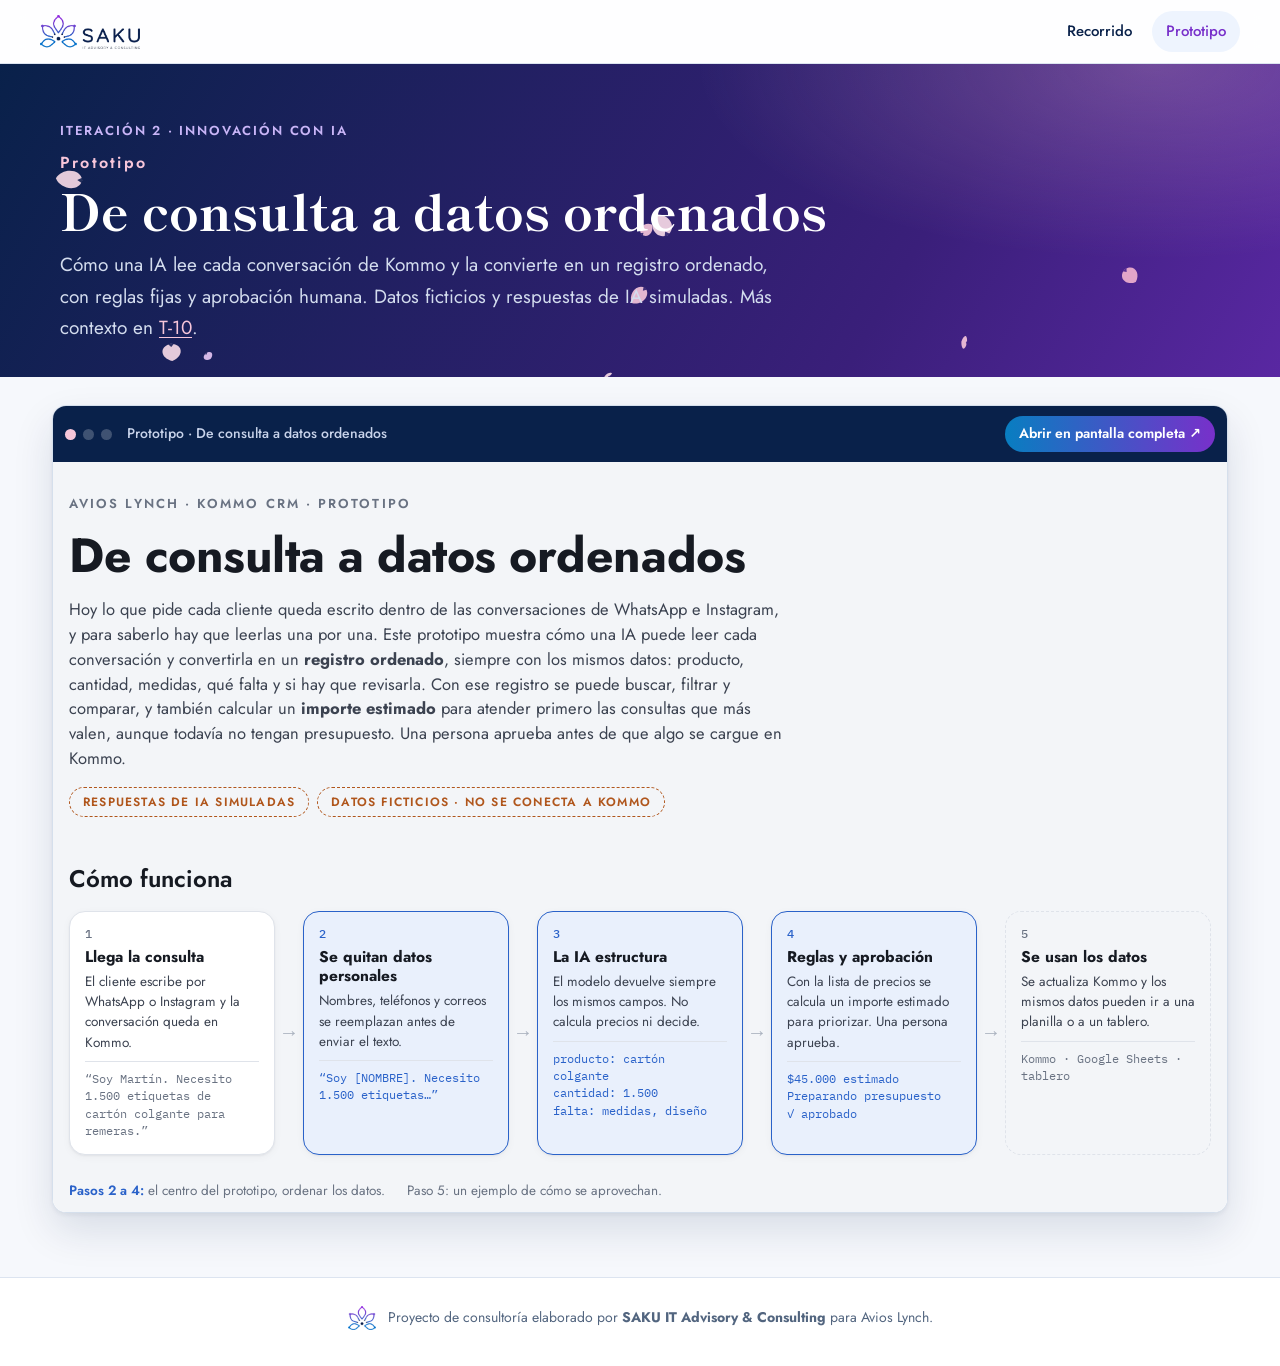
==== prototipo.html @ 3caaa8a3 "feat: publish SAKU project site for Avios Lynch" ====
<!doctype html>
<html lang="es">
<head>
<meta charset="utf-8">
<meta name="viewport" content="width=device-width, initial-scale=1">
<title>Prototipo · De consulta a datos ordenados | SAKU para Avios Lynch</title>
<meta name="description" content="Prototipo navegable de clasificación y enriquecimiento de consultas en Kommo.">
<link rel="icon" href="assets/flor.png">
<link rel="preconnect" href="https://fonts.googleapis.com"><link rel="preconnect" href="https://fonts.gstatic.com" crossorigin><link rel="stylesheet" href="https://fonts.googleapis.com/css2?family=Jost:wght@400;500;600;700&family=Shippori+Mincho:wght@600;800&display=swap">
<link rel="stylesheet" href="assets/style.css">
</head>
<body class="doc s2 proto-page">
<header class="topbar">
  <a class="brand" href="index.html" aria-label="Inicio: el puente del proyecto"><img src="assets/logo.png" alt="SAKU IT Advisory &amp; Consulting"></a>
  <nav aria-label="Secciones">
    <a href="index.html#recorrido">Recorrido</a>
    <a href="prototipo.html" aria-current="page">Prototipo</a>
  </nav>
</header>
<section class="hero slim">
  <canvas class="petals" data-count="10" aria-hidden="true"></canvas>
  <div class="hero-in">
    <p class="eyebrow">Iteración 2 · Innovación con IA</p>
    <h1><span class="tnum">Prototipo</span>De consulta a datos ordenados</h1>
    <p class="lede">Cómo una IA lee cada conversación de Kommo y la convierte en un registro ordenado, con reglas fijas y aprobación humana. Datos ficticios y respuestas de IA simuladas. Más contexto en <a href="t10.html">T-10</a>.</p>
  </div>
</section>
<main class="proto-full"><div class="proto-embed">
  <div class="proto-bar">
    <span class="dot"></span><span class="dot"></span><span class="dot"></span>
    <span class="proto-title">Prototipo · De consulta a datos ordenados</span>
    <a class="btn small" href="prototipo-app.html" target="_blank" rel="noopener">Abrir en pantalla completa ↗</a>
  </div>
  <iframe src="prototipo-app.html" title="Prototipo navegable de clasificación de consultas"></iframe>
</div></main>
<footer class="site-foot">
  <img src="assets/flor.png" alt="" width="28" height="24">
  <p>Proyecto de consultoría elaborado por <strong>SAKU IT Advisory &amp; Consulting</strong> para Avios Lynch.</p>
</footer>
<script src="assets/sakura.js" defer></script>
</body>
</html>
---- assets/style.css ----
/* Palette taken from the team's presentation (Presentacion-Avance3.pptx) and the SAKU logo. */
:root {
  --navy: #09214A;
  --navy-2: #0B204B;
  --steel: #294777;
  --slate: #52657F;
  --muted: #8996AA;
  --purple: #7830CA;
  --lavender: #A178EE;
  --blue: #087EC1;
  --bg: #F6F8FC;
  --bg-2: #EEF4FE;
  --line: #DCE4F0;
  --line-2: #D5DFEC;
  --petal: #F7C6DA;
  --white: #FFFFFF;
  --grad: linear-gradient(90deg, var(--blue), var(--purple));
  --sans: 'Jost', Arial, system-ui, sans-serif;
  --serif: 'Shippori Mincho', 'Jost', Georgia, serif;
  --radius: 14px;
  --shadow: 0 1px 2px rgba(9, 33, 74, .06), 0 8px 24px rgba(9, 33, 74, .07);
}

* { box-sizing: border-box; }
html { scroll-behavior: smooth; scroll-padding-top: 84px; }
@media (prefers-reduced-motion: reduce) { html { scroll-behavior: auto; } }
body {
  margin: 0; background: var(--bg); color: var(--navy);
  font: 400 17px/1.65 var(--sans); -webkit-font-smoothing: antialiased;
}
img { max-width: 100%; height: auto; }
a { color: var(--blue); text-underline-offset: 3px; }
a:hover { color: var(--purple); }
:focus-visible { outline: 3px solid var(--lavender); outline-offset: 3px; border-radius: 6px; }
.skip { position: absolute; left: -999px; top: 8px; background: var(--white); padding: 8px 14px; border-radius: 8px; z-index: 50; }
.skip:focus { left: 16px; }

/* ---------- Top bar ---------- */
.topbar {
  position: sticky; top: 0; z-index: 20; height: 64px;
  display: flex; align-items: center; justify-content: space-between; gap: 16px;
  padding: 0 clamp(16px, 4vw, 40px);
  background: rgba(255, 255, 255, .86); backdrop-filter: blur(12px);
  border-bottom: 1px solid var(--line);
}
.brand img { height: 34px; width: auto; display: block; }
.topbar nav { display: flex; gap: 6px; }
.topbar nav a {
  color: var(--navy); text-decoration: none; font-weight: 500; font-size: 15px;
  padding: 8px 14px; border-radius: 999px;
}
.topbar nav a:hover, .topbar nav a[aria-current] { background: var(--bg-2); color: var(--purple); }
.home .topbar { background: rgba(9, 33, 74, .55); border-bottom-color: rgba(255, 255, 255, .08); }
.home .topbar nav a { color: #E7ECF7; }
.home .topbar nav a:hover { background: rgba(255, 255, 255, .1); color: var(--white); }
.home .brand img { filter: brightness(0) invert(1); }

.btn {
  display: inline-flex; align-items: center; gap: 8px; text-decoration: none;
  background: var(--grad); color: var(--white); font-weight: 600;
  padding: 11px 20px; border-radius: 999px; box-shadow: 0 6px 18px rgba(120, 48, 202, .25);
  transition: transform .15s ease, box-shadow .15s ease;
}
.btn:hover { color: var(--white); transform: translateY(-1px); box-shadow: 0 10px 24px rgba(120, 48, 202, .32); }
.btn.small { padding: 6px 14px; font-size: 14px; box-shadow: none; }

.eyebrow { text-transform: uppercase; letter-spacing: .14em; font-size: 13px; font-weight: 600; margin: 0 0 10px; }

/* ---------- Home: night scene with the bridge ---------- */
.night {
  position: relative; overflow: hidden; color: var(--white);
  margin-top: -64px; padding: 120px clamp(16px, 4vw, 40px) 40px;
  background:
    radial-gradient(1100px 500px at 78% 8%, rgba(161, 120, 238, .30), transparent 60%),
    radial-gradient(900px 500px at 10% 30%, rgba(8, 126, 193, .28), transparent 60%),
    linear-gradient(180deg, #071834 0%, var(--navy) 55%, #0C2A5C 100%);
}
.night::after {
  content: ''; position: absolute; left: 0; right: 0; bottom: 0; height: 22%; z-index: 0;
  background: linear-gradient(180deg, rgba(14, 45, 94, 0) 0%, #0B2754 35%, #061630 100%);
}
.night canvas.petals { position: absolute; inset: 0; width: 100%; height: 100%; z-index: 3; pointer-events: none; }
.moon {
  position: absolute; right: 12%; top: 92px; width: 140px; height: 140px; border-radius: 50%;
  background: radial-gradient(circle at 38% 36%, #FFFFFF, #F4ECFF 45%, #DCCBFA 100%);
  box-shadow: 0 0 80px 20px rgba(220, 203, 250, .25);
  opacity: .9;
}
.branch { position: absolute; left: -10px; top: 60px; width: min(440px, 46vw); z-index: 1; opacity: .95; }
.branch path { fill: none; stroke: #2A1F3D; stroke-width: 6; stroke-linecap: round; }
.branch .bl use { fill: var(--petal); filter: drop-shadow(0 0 5px rgba(247, 198, 218, .55)); }
.branch .bl .core { fill: #E07AA8; }
.intro { position: relative; z-index: 2; max-width: 640px; margin: 40px auto 0; text-align: center; }
.intro .eyebrow { color: #C9B5F7; }
.intro h1 {
  font: 800 clamp(40px, 6.4vw, 76px)/1.02 var(--serif); margin: 0 0 18px; letter-spacing: -.01em;
  background: linear-gradient(180deg, #FFFFFF 30%, #E3D6FF); -webkit-background-clip: text; background-clip: text; color: transparent;
}
.intro p { color: #C8D3EA; font-size: 18px; margin: 0 auto; max-width: 520px; }

.bridge-wrap { position: relative; z-index: 2; max-width: 1200px; margin: 6px auto 0; }
.bridge { width: 100%; height: auto; display: block; overflow: visible; }
.bridge .under { fill: none; stroke: #061630; stroke-width: 26; }
.bridge .pier { fill: #0A2350; stroke: #13336B; }
.bridge .deckline { fill: none; stroke: var(--lavender); stroke-width: 2; opacity: .55; }
.bridge .rail { fill: none; stroke: url(#g-rail); stroke-width: 9; stroke-linecap: round; }
.bridge .rail.thin { stroke-width: 3; opacity: .7; }
.bridge .bal { stroke: #3A4E8C; stroke-width: 3; opacity: .7; }
.bridge .post { stroke: url(#g-rail); stroke-width: 7; stroke-linecap: round; }
.bridge .ripples path { stroke: rgba(161, 120, 238, .35); stroke-width: 2; stroke-linecap: round; fill: none; }
.bridge .node { cursor: pointer; text-decoration: none; }
.bridge .node .cap { fill: var(--lavender); }
.bridge .node .knob { fill: var(--navy); stroke: var(--blue); stroke-width: 3.5; transition: r .2s ease, fill .2s ease; }
.bridge .node.s2 .knob { stroke: var(--lavender); }
.bridge .node.s3 .knob { stroke: var(--petal); }
.bridge .node .knum { fill: var(--white); font: 700 15px var(--sans); text-anchor: middle; pointer-events: none; }
.bridge .node .klabel {
  fill: #DDE5F5; font: 500 15px var(--sans); text-anchor: middle; paint-order: stroke;
  stroke: rgba(7, 24, 52, .85); stroke-width: 5px; stroke-linejoin: round;
}
.bridge .node:hover .knob, .bridge .node:focus-visible .knob { fill: var(--purple); r: 21; }
.bridge .node:hover .klabel, .bridge .node:focus-visible .klabel { fill: var(--white); font-weight: 600; }
.bridge .node:focus-visible { outline: none; }
@media (prefers-reduced-motion: no-preference) {
  .bridge .ripples path { animation: drift 7s ease-in-out infinite alternate; }
  @keyframes drift { to { transform: translateX(18px); } }
}

.legend { position: relative; z-index: 2; display: flex; flex-wrap: wrap; justify-content: center; gap: 10px 22px; list-style: none; margin: 4px 0 0; padding: 0; color: #C8D3EA; font-size: 14px; }
.legend li::before { content: ''; display: inline-block; width: 12px; height: 12px; border-radius: 50%; margin-right: 8px; vertical-align: -1px; border: 3px solid var(--blue); background: var(--navy); }
.legend .s2::before { border-color: var(--lavender); }
.legend .s3::before { border-color: var(--petal); }

/* Narrow screens: labels would collide, so the bridge keeps only the numbers. */
@media (max-width: 760px) {
  .bridge .node .klabel { display: none; }
  .bridge .node .knob { r: 22; }
  .bridge .node .knum { font-size: 20px; }
  .moon { width: 90px; height: 90px; right: 6%; }
  .night { padding-bottom: 28px; }
}

/* ---------- Home: journey cards ---------- */
.journey { max-width: 1160px; margin: 0 auto; padding: 56px clamp(16px, 4vw, 40px) 72px; }
.journey-head { display: flex; flex-wrap: wrap; align-items: center; justify-content: space-between; gap: 16px; margin-bottom: 24px; }
.journey-head h2 { font: 800 34px/1.1 var(--serif); margin: 0; }
.cards { list-style: none; padding: 0; margin: 0; display: grid; grid-template-columns: repeat(auto-fill, minmax(260px, 1fr)); gap: 16px; }
.card {
  position: relative; display: flex; flex-direction: column; gap: 6px; height: 100%;
  padding: 20px 20px 18px; background: var(--white); border: 1px solid var(--line); border-radius: var(--radius);
  color: var(--slate); text-decoration: none; box-shadow: var(--shadow); overflow: hidden;
  transition: transform .15s ease, border-color .15s ease;
}
.card::before { content: ''; position: absolute; inset: 0 0 auto; height: 4px; background: var(--blue); }
.card.s2::before { background: var(--purple); }
.card.s3::before { background: var(--grad); }
.card:hover { transform: translateY(-2px); border-color: var(--lavender); color: var(--slate); }
.card .cnum { font-weight: 700; font-size: 13px; letter-spacing: .1em; color: var(--blue); }
.card.s2 .cnum { color: var(--purple); }
.card strong { color: var(--navy); font-size: 18px; line-height: 1.3; }
.card span:last-child { font-size: 15px; line-height: 1.5; }

/* ---------- Template pages ---------- */
.hero {
  position: relative; overflow: hidden; color: var(--white);
  padding: 56px clamp(16px, 4vw, 40px) 30px;
  background:
    radial-gradient(700px 300px at 90% 0%, rgba(161, 120, 238, .35), transparent 65%),
    linear-gradient(120deg, var(--navy) 0%, #12306A 60%, #1E2F7A 100%);
}
.s2 .hero { background: radial-gradient(700px 300px at 90% 0%, rgba(247, 198, 218, .25), transparent 65%), linear-gradient(120deg, var(--navy) 0%, #3A1F7A 70%, var(--purple) 130%); }
.hero canvas.petals { position: absolute; inset: 0; width: 100%; height: 100%; pointer-events: none; }
.hero-in { position: relative; max-width: 1160px; margin: 0 auto; }
.hero .eyebrow { color: #C9B5F7; }
.hero h1 { font: 800 clamp(30px, 4.6vw, 50px)/1.1 var(--serif); margin: 0 0 12px; max-width: 900px; }
.hero h1 .tnum { display: block; font: 600 16px var(--sans); letter-spacing: .14em; color: var(--petal); margin-bottom: 8px; }
.hero .lede { color: #D3DCEE; font-size: 19px; max-width: 720px; margin: 0; }
.hero .lede a { color: var(--petal); }
.hero.slim { padding-bottom: 34px; }

.steps { display: flex; flex-wrap: wrap; gap: 6px; margin-top: 26px; align-items: center; }
.steps .step {
  width: 32px; height: 32px; border-radius: 50%; display: grid; place-items: center;
  color: #C8D3EA; text-decoration: none; font-size: 13px; font-weight: 600;
  border: 2px solid rgba(255, 255, 255, .22);
}
.steps .step:hover { border-color: var(--petal); color: var(--white); }
.steps .step.on { background: var(--white); color: var(--navy); border-color: var(--white); }

.layout {
  max-width: 1160px; margin: 0 auto; padding: 36px clamp(16px, 4vw, 40px) 64px;
  display: grid; grid-template-columns: 230px minmax(0, 1fr); gap: 44px; align-items: start;
}
.toc { position: sticky; top: 88px; font-size: 14.5px; max-height: calc(100vh - 110px); overflow: auto; }
.toc p { text-transform: uppercase; letter-spacing: .12em; font-size: 12px; font-weight: 600; color: var(--muted); margin: 0 0 10px; }
.toc ol { list-style: none; margin: 0; padding: 0 0 0 2px; border-left: 2px solid var(--line); }
.toc a { display: block; padding: 6px 0 6px 14px; margin-left: -2px; border-left: 2px solid transparent; color: var(--slate); text-decoration: none; line-height: 1.35; }
.toc a:hover, .toc a.on { color: var(--purple); border-left-color: var(--purple); }
@media (max-width: 900px) {
  .layout { grid-template-columns: 1fr; gap: 20px; }
  .toc { position: static; max-height: none; background: var(--white); border: 1px solid var(--line); border-radius: var(--radius); padding: 16px 18px; }
}

.content { min-width: 0; }
.content h2 {
  font: 800 28px/1.2 var(--serif); margin: 52px 0 18px; padding-top: 6px;
  display: flex; align-items: center; gap: 12px;
}
.content h2::before { content: ''; flex: none; width: 22px; height: 22px; background: url(flor.png) center/contain no-repeat; }
.content h2:first-child { margin-top: 0; }
.content h3 { font-size: 21px; line-height: 1.3; margin: 34px 0 12px; color: var(--steel); }
.content h4, .content h5 { font-size: 18px; margin: 26px 0 10px; color: var(--steel); }
.content p { margin: 0 0 14px; }
.content strong { color: var(--navy); font-weight: 600; }
.content ul, .content ol { margin: 0 0 16px; padding-left: 24px; }
.content li { margin: 4px 0; }
.content ul li::marker { color: var(--purple); }
.content p.label {
  font-weight: 600; color: var(--purple); margin: 26px 0 10px; font-size: 15px;
  text-transform: uppercase; letter-spacing: .06em;
}
.content figure { margin: 22px 0; padding: 14px; background: var(--white); border: 1px solid var(--line); border-radius: var(--radius); box-shadow: var(--shadow); text-align: center; }
.content figure img { border-radius: 8px; }
.content p img { display: block; margin: 14px auto; border-radius: 8px; border: 1px solid var(--line); }

.content .verdict {
  margin: 18px 0; padding: 18px 22px; border-radius: var(--radius); background: var(--white);
  border: 1px solid var(--lavender); box-shadow: 0 0 0 4px rgba(161, 120, 238, .12);
  font-size: 20px; font-weight: 600; color: var(--navy);
}
.content .verdict span { display: block; font-size: 12px; text-transform: uppercase; letter-spacing: .12em; color: var(--purple); margin-bottom: 4px; }

.table-wrap {
  margin: 18px 0 26px; overflow-x: auto; background: var(--white);
  border: 1px solid var(--line); border-radius: var(--radius); box-shadow: var(--shadow);
}
.content table { width: 100%; border-collapse: collapse; font-size: 15px; line-height: 1.5; }
.content th, .content td { padding: 12px 14px; text-align: left; vertical-align: top; border-bottom: 1px solid var(--line); }
.content th { background: var(--navy); color: var(--white); font-weight: 600; font-size: 14px; letter-spacing: .02em; }
.content th strong { color: inherit; }
.content tr:last-child td { border-bottom: 0; }
.content tbody tr:nth-child(even) td, .content tr:nth-child(even) td { background: #FAFBFE; }
.content td > :last-child, .content th > :last-child { margin-bottom: 0; }
.content td p, .content th p { margin: 0 0 6px; }
.content td ul, .content td ol { padding-left: 18px; margin: 0; }
.content td .table-wrap { box-shadow: none; margin: 6px 0; }
.content td img { max-width: 260px; }
@media (min-width: 900px) { .content table { min-width: 560px; } }

.pager { display: grid; grid-template-columns: 1fr 1fr; gap: 14px; margin-top: 56px; }
.pager a {
  display: block; padding: 16px 18px; border-radius: var(--radius); background: var(--white);
  border: 1px solid var(--line); text-decoration: none; color: var(--navy); font-weight: 600; line-height: 1.35;
}
.pager a:hover { border-color: var(--lavender); }
.pager small { display: block; color: var(--purple); font-weight: 600; letter-spacing: .08em; margin-bottom: 4px; }
.pager .next { text-align: right; }
@media (max-width: 600px) { .pager { grid-template-columns: 1fr; } .pager .next { text-align: left; } }

/* ---------- Prototype embed ---------- */
.proto-embed {
  margin: 22px 0 30px; border-radius: var(--radius); overflow: hidden; background: var(--white);
  border: 1px solid var(--line-2); box-shadow: 0 2px 4px rgba(9, 33, 74, .06), 0 18px 40px rgba(9, 33, 74, .12);
}
.proto-bar { display: flex; align-items: center; gap: 7px; padding: 10px 12px; background: var(--navy); color: #C8D3EA; font-size: 14px; flex-wrap: wrap; }
.proto-bar .dot { width: 11px; height: 11px; border-radius: 50%; background: rgba(255, 255, 255, .22); }
.proto-bar .dot:nth-child(1) { background: var(--petal); }
.proto-bar .proto-title { margin: 0 auto 0 8px; font-weight: 500; }
.proto-embed iframe { display: block; width: 100%; height: 820px; border: 0; background: var(--white); }
.proto-full { max-width: 1240px; margin: 0 auto; padding: 28px clamp(16px, 3vw, 32px) 64px; }
.proto-full .proto-embed { margin: 0; }
.proto-full iframe { height: calc(100vh - 150px); min-height: 640px; }
@media (max-width: 700px) { .proto-embed iframe { height: 720px; } }

/* ---------- Footer ---------- */
.site-foot { display: flex; align-items: center; justify-content: center; gap: 12px; padding: 28px 16px 36px; color: var(--slate); font-size: 14px; border-top: 1px solid var(--line); background: var(--white); text-align: center; flex-wrap: wrap; }
.site-foot p { margin: 0; }
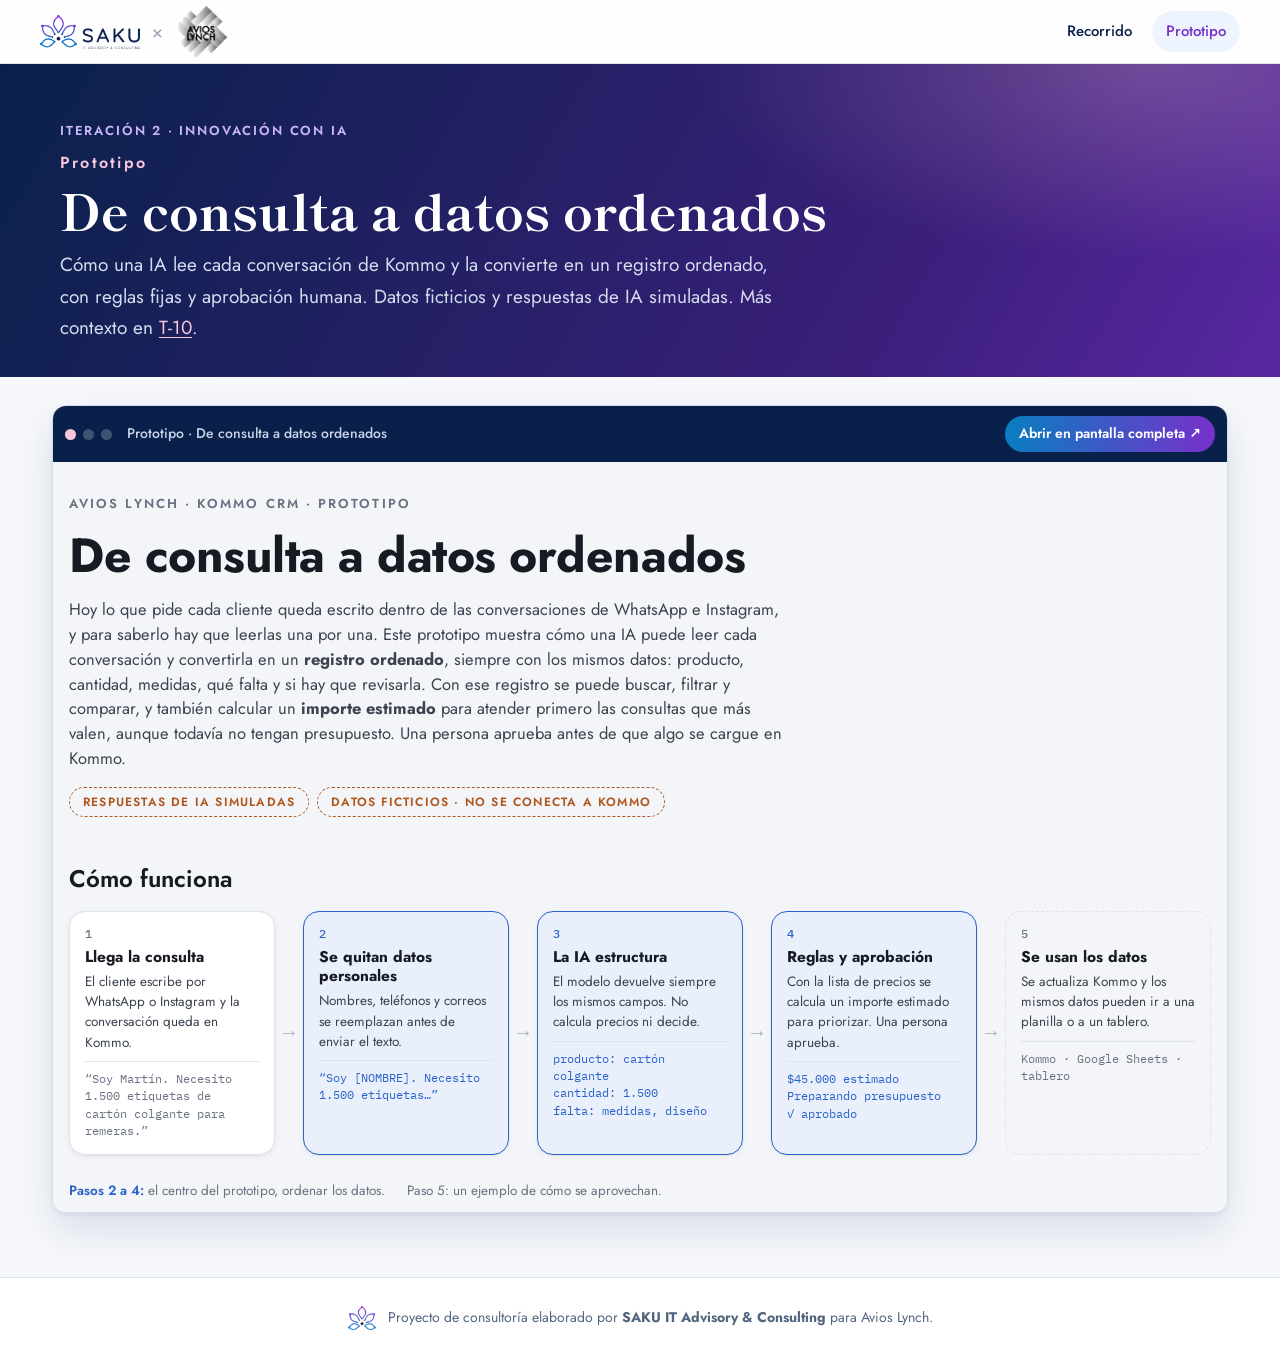
==== commit 6e7cd075: "feat: add Avios Lynch logo to site header" ====
--- a/prototipo.html
+++ b/prototipo.html
@@ -11,7 +11,11 @@
 </head>
 <body class="doc s2 proto-page">
 <header class="topbar">
-  <a class="brand" href="index.html" aria-label="Inicio: el puente del proyecto"><img src="assets/logo.png" alt="SAKU IT Advisory &amp; Consulting"></a>
+  <div class="brands">
+    <a class="brand" href="index.html" aria-label="Inicio: el puente del proyecto"><img src="assets/logo.png" alt="SAKU IT Advisory &amp; Consulting"></a>
+    <span class="brand-sep" aria-hidden="true">×</span>
+    <img class="client-logo" src="assets/avios-lynch.png" alt="Avios Lynch">
+  </div>
   <nav aria-label="Secciones">
     <a href="index.html#recorrido">Recorrido</a>
     <a href="prototipo.html" aria-current="page">Prototipo</a>
--- a/assets/style.css
+++ b/assets/style.css
@@ -43,7 +43,20 @@
   background: rgba(255, 255, 255, .86); backdrop-filter: blur(12px);
   border-bottom: 1px solid var(--line);
 }
+.brands { display: flex; align-items: center; gap: 12px; min-width: 0; }
 .brand img { height: 34px; width: auto; display: block; }
+.brand-sep { color: var(--navy); opacity: .45; font-size: 18px; line-height: 1; }
+.client-logo { height: 52px; width: auto; display: block; }
+.home .brand-sep { color: #E7ECF7; }
+.home .client-logo { filter: invert(1); }
+@media (max-width: 480px) {
+  .brands { gap: 8px; }
+  .brand img { height: 26px; }
+  .client-logo { height: 38px; }
+  .topbar { gap: 10px; }
+  .topbar nav { gap: 2px; }
+  .topbar nav a { padding: 8px 8px; font-size: 14px; }
+}
 .topbar nav { display: flex; gap: 6px; }
 .topbar nav a {
   color: var(--navy); text-decoration: none; font-weight: 500; font-size: 15px;
